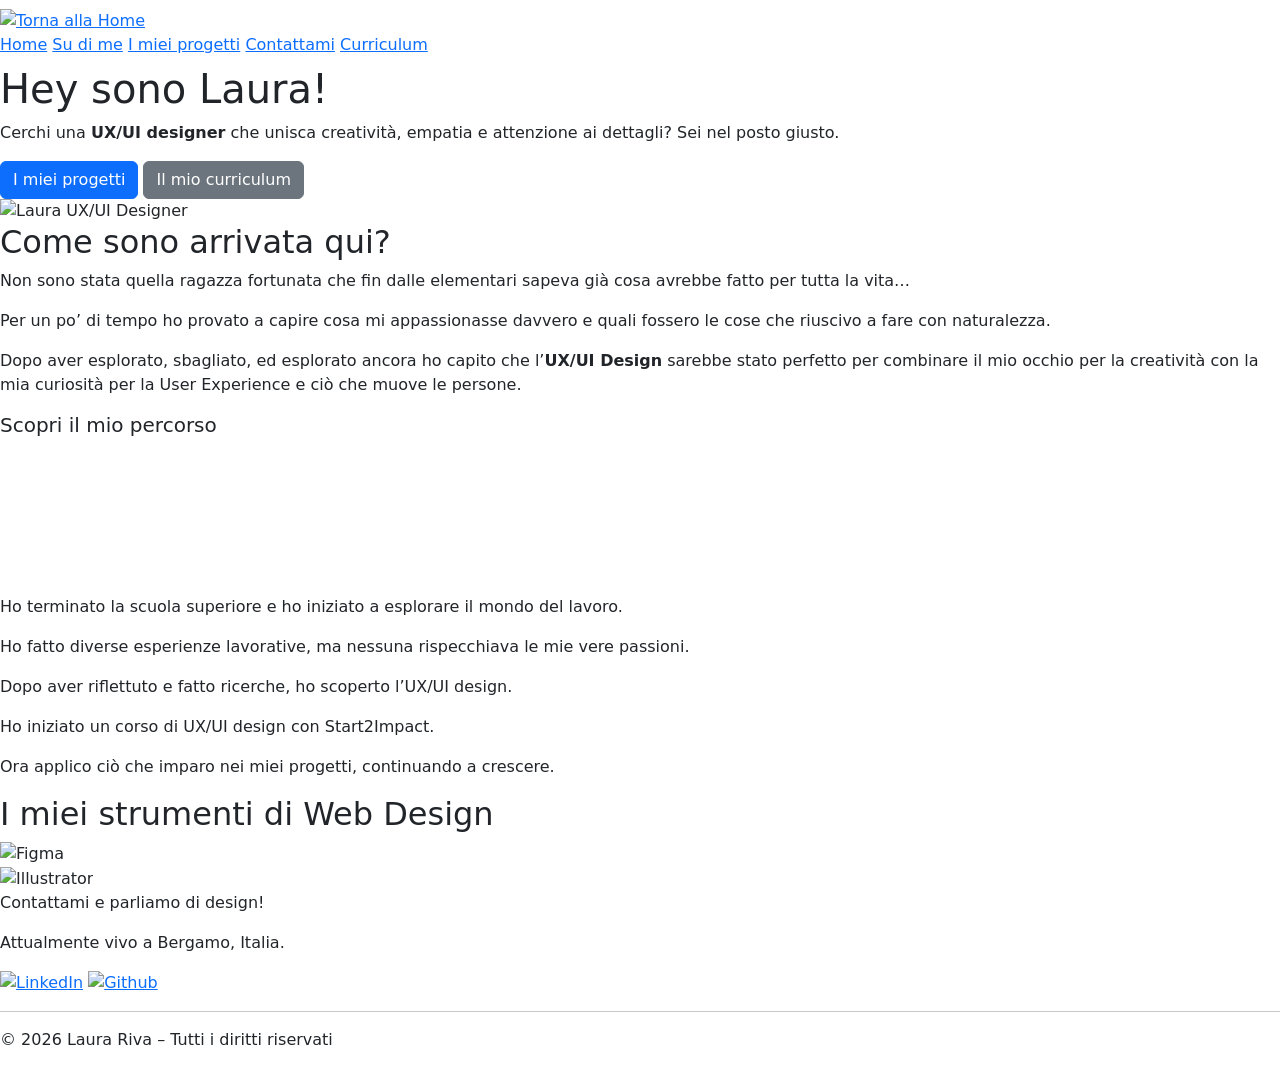
==== index.html @ 5805e60f "Modifica H1" ====
<!DOCTYPE html>
<html lang="it">
<head>
  <meta charset="UTF-8">
  <meta name="viewport" content="width=device-width, initial-scale=1.0">
  <title>Laura Riva | Portfolio</title>
  <meta name="keywords" content="UX/UI Designer, User Experience, Portfolio, Bergamo, Web Design, Laura Riva, Front-end Development, Design System">
  <meta name="description" content="Portfolio di Laura Riva, UX/UI Designer a Bergamo.">
  <meta property="og:type" content="website">
  <meta property="og:url" content="https://laurariva-design.github.io/">
  <meta property="og:title" content="Laura Riva | UX/UI Designer">
  <meta property="og:description" content="Esplora i miei progetti di UX/UI Design e il mio percorso nel mondo del digital!">
  <meta property="og:image" content="https://raw.githubusercontent.com/laurariva-design/laurariva-design.github.io/main/assets/img/OGimage.png">
  <link rel="icon" type="image/png" href="assets/img/favicon.png">
  <link href="https://cdn.jsdelivr.net/npm/bootstrap@5.3.3/dist/css/bootstrap.min.css" rel="stylesheet" integrity="sha384-QWTKZyjpPEjISv5WaRU9OFeRpok6YctnYmDr5pNlyT2bRjXh0JMhjY6hW+ALEwIH" crossorigin="anonymous">
  <link rel="stylesheet" href="assets/css/style.css">
  <link href="https://fonts.googleapis.com/css2?family=Plus+Jakarta+Sans:wght@400;600;700&display=swap" rel="stylesheet">
</head>

<body>

  <header class="navbar">
    <div class="nav-container">
      <a href="index.html" class="logo-link">
      <img src="assets/img/logo.svg" width="40" height="40" alt="Torna alla Home" class="logo"></a>
      <nav class="nav-links">
        <a href="index.html" class="active">Home</a>
        <a href="sudime.html">Su di me</a>
        <a href="imieiprogetti.html">I miei progetti</a>
        <a href="contattami.html">Contattami</a>
        <a href="curriculum.html">Curriculum</a>
      </nav>
      <div class="hamburger" id="hamburger">
        <span></span>
        <span></span>
        <span></span>
      </div>
    </div>
  </header>


  <main>
    <section class="hero">
      <div class="hero-container">
        <div class="hero-content">
          <h1>Hey sono Laura!</h1>
          <p>Cerchi una <strong>UX/UI designer</strong> che unisca creatività, empatia e attenzione ai dettagli? Sei nel posto giusto.</p>
          <div class="hero-btns">
            <a href="imieiprogetti.html" class="btn btn-primary">I miei progetti</a>
            <a href="curriculum.html" class="btn btn-secondary">Il mio curriculum</a>
          </div>
        </div>
        <div class="hero-image">
          <img src="assets/img/lauracolori.svg" width="700" height="900" alt="Laura UX/UI Designer">
        </div>
      </div>
    </section>


    <section class="story">
      <div class="story-container">
        <h2 class="story-title">Come sono arrivata qui?</h2>
        <div class="story-grid">
          <div class="story-text">
            <p>Non sono stata quella ragazza fortunata che fin dalle elementari sapeva già cosa avrebbe fatto per tutta la vita…</p>
            <p>Per un po’ di tempo ho provato a capire cosa mi appassionasse davvero e quali fossero le cose che riuscivo a fare con naturalezza.</p>
            <p>Dopo aver esplorato, sbagliato, ed esplorato ancora ho capito che l’<strong>UX/UI Design</strong> sarebbe stato perfetto per combinare il mio occhio per la creatività con la mia curiosità per la User Experience e ciò che muove le persone.</p>
          </div>

          <div class="story-path">
            <h5>Scopri il mio percorso</h5>
            <div class="timeline-container">
              <svg class="timeline-svg" id="timelineSvg"></svg>
              
              <div class="dot active-dot" style="--y: 0px">
                <div class="timeline-popup"><p>Ho terminato la scuola superiore e ho iniziato a esplorare il mondo del lavoro.</p></div>
              </div>
              <div class="dot active-dot" style="--y: 25px">
                <div class="timeline-popup"><p>Ho fatto diverse esperienze lavorative, ma nessuna rispecchiava le mie vere passioni.</p></div>
              </div>
              <div class="dot active-dot" style="--y: -10px">
                <div class="timeline-popup"><p>Dopo aver riflettuto e fatto ricerche, ho scoperto l’UX/UI design.</p></div>
              </div>
              <div class="dot active-dot" style="--y: -40px">
                <div class="timeline-popup"><p>Ho iniziato un corso di UX/UI design con Start2Impact.</p></div>
              </div>
              <div class="dot active-dot last-dot" style="--y: -70px">
                <div class="timeline-popup"><p>Ora applico ciò che imparo nei miei progetti, continuando a crescere.</p></div>
              </div>
            </div>
          </div> </div> </div> </section>


    <section class="tools-section">
      <div class="tools-container">
        <h2>I miei strumenti di Web Design</h2>
        <div class="tools-row">
          <div class="tool-icon"><img src="assets/img/figma.svg" alt="Figma"></div>
          <div class="tool-icon"><img src="assets/img/illustrator.svg" alt="Illustrator"></div>
        </div>
      </div>
    </section>
  </main>


  <footer class="main-footer">
    <div class="footer-container">
      <div class="footer-top">
        <div class="footer-content">
          <p class="footer-title">Contattami e parliamo di design!</p>
          <p class="footer-subtitle">Attualmente vivo a Bergamo, Italia.</p>
        </div>
        <div class="footer-socials">
          <a href="https://www.linkedin.com/in/laura-riva-ux-ui/" target="_blank" class="social-icon"><img src="assets/img/linkedin.svg" alt="LinkedIn"></a>
          <a href="https://github.com/laurariva-design" target="_blank" class="social-icon"><img src="assets/img/githubfooter.svg" alt="Github"></a>
        </div>
      </div>
      <div class="footer-bottom">
        <hr class="footer-line">
        <p class="copyright">© 2026 Laura Riva – Tutti i diritti riservati</p>
      </div>
    </div>
  </footer>

  
  <script src="assets/javascript/script.js"></script>
  <script src="https://cdn.jsdelivr.net/npm/bootstrap@5.3.3/dist/js/bootstrap.bundle.min.js" integrity="sha384-YvpcrYf0tY3lHB60NNkmXc5s9fDVZLESaAA55NDzOxhy9GkcIdslK1eN7N6jIeHz" crossorigin="anonymous"></script>

</body>
</html>
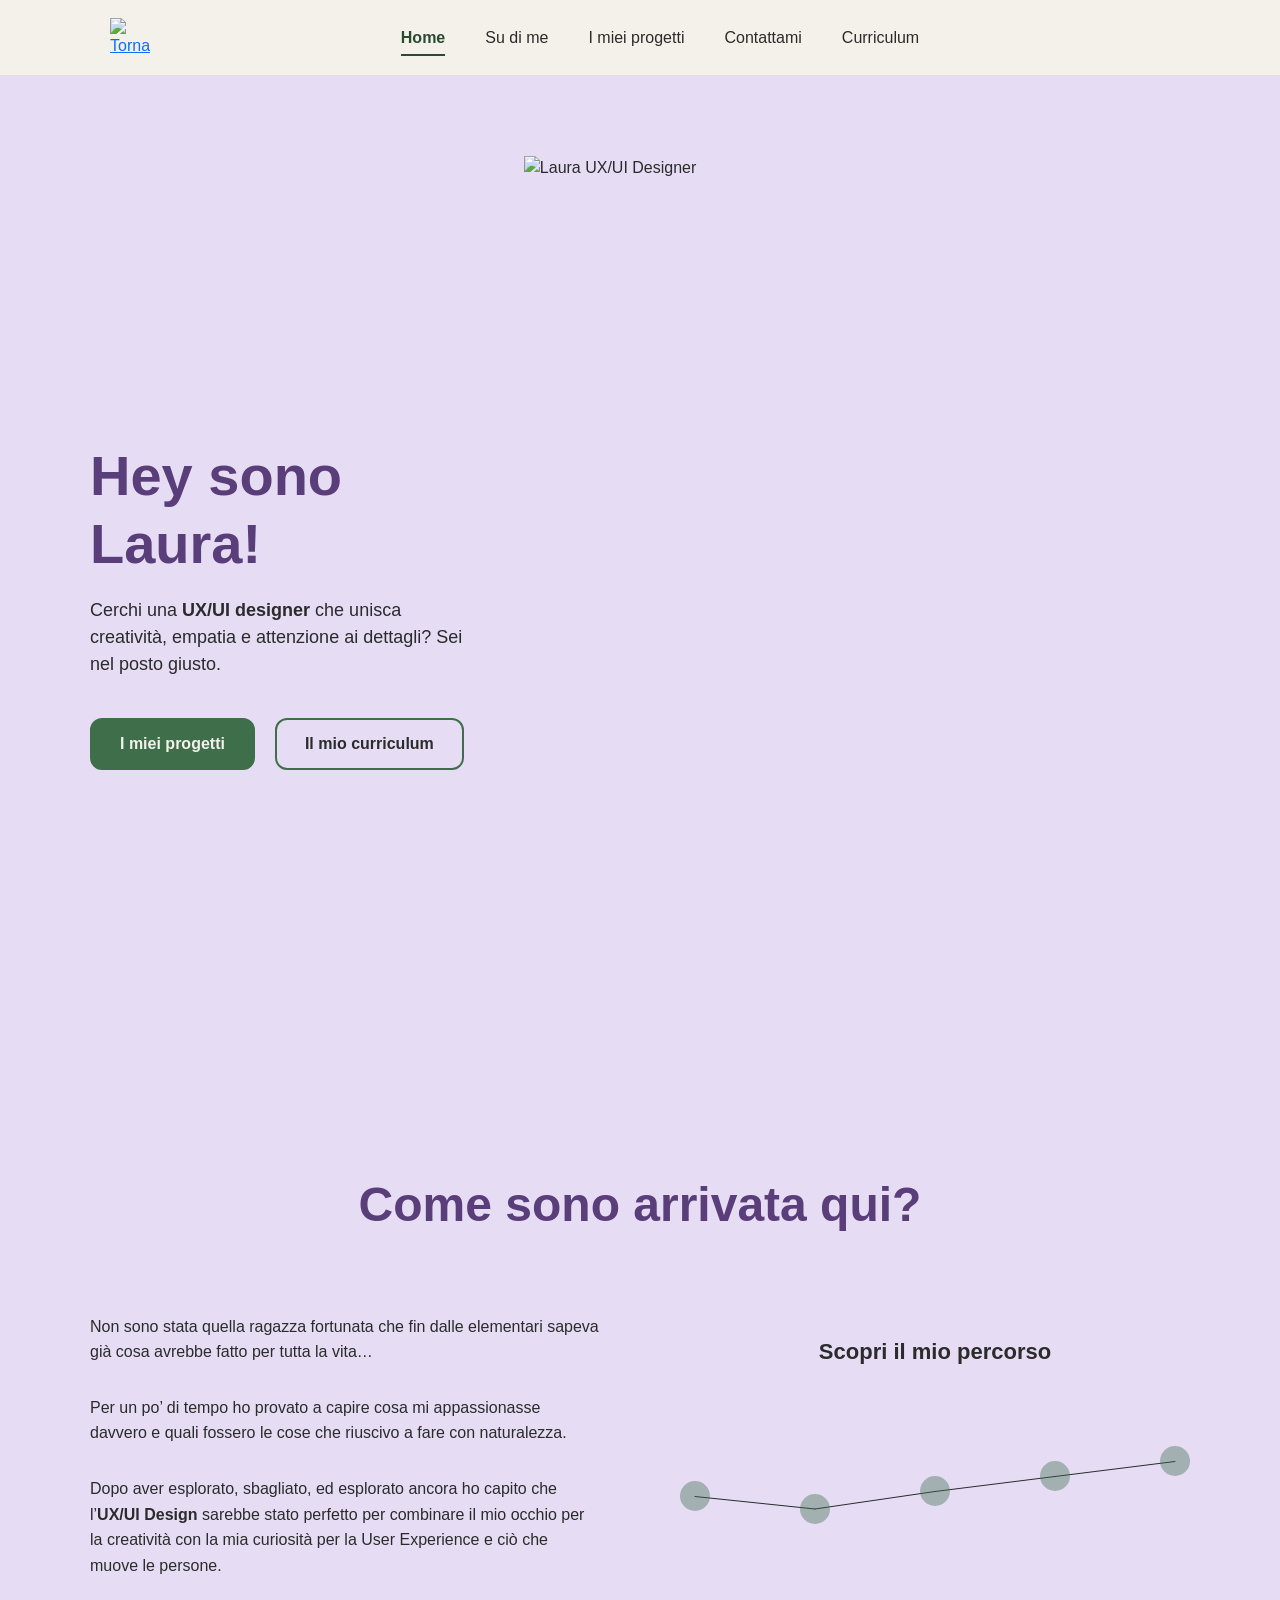
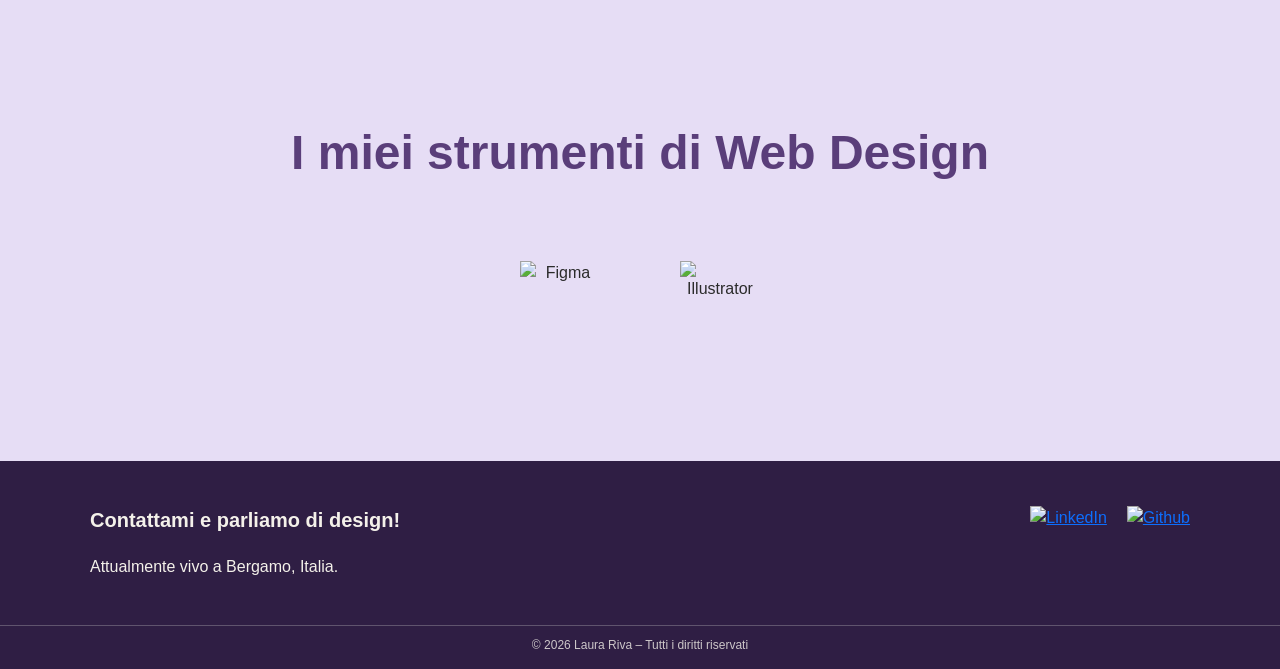
==== commit efb0d6f5: "prova" ====
--- a/index.html
+++ b/index.html
@@ -7,10 +7,12 @@
   <meta name="keywords" content="UX/UI Designer, User Experience, Portfolio, Bergamo, Web Design, Laura Riva, Front-end Development, Design System">
   <meta name="description" content="Portfolio di Laura Riva, UX/UI Designer a Bergamo.">
   <meta property="og:type" content="website">
-  <meta property="og:url" content="https://laurariva-design.github.io/">
-  <meta property="og:title" content="Laura Riva | UX/UI Designer">
-  <meta property="og:description" content="Esplora i miei progetti di UX/UI Design e il mio percorso nel mondo del digital!">
-  <meta property="og:image" content="https://raw.githubusercontent.com/laurariva-design/laurariva-design.github.io/main/assets/img/OGimage.png">
+<meta property="og:url" content="https://laurariva-uxui.github.io/">
+<meta property="og:title" content="Laura Riva | UX/UI Designer Portfolio">
+<meta property="og:description" content="Esplora i miei progetti di UX/UI Design e il mio percorso nel mondo del digital!">
+<meta property="og:image" content="https://raw.githubusercontent.com/laurariva-uxui/laurariva-uxui.github.io/main/assets/img/OGimage.png">
+<meta property="og:image:width" content="1200">
+<meta property="og:image:height" content="630">
   <link rel="icon" type="image/png" href="assets/img/favicon.png">
   <link href="https://cdn.jsdelivr.net/npm/bootstrap@5.3.3/dist/css/bootstrap.min.css" rel="stylesheet" integrity="sha384-QWTKZyjpPEjISv5WaRU9OFeRpok6YctnYmDr5pNlyT2bRjXh0JMhjY6hW+ALEwIH" crossorigin="anonymous">
   <link rel="stylesheet" href="assets/css/style.css">
@@ -84,7 +86,7 @@
               <div class="dot active-dot" style="--y: -40px">
                 <div class="timeline-popup"><p>Ho iniziato un corso di UX/UI design con Start2Impact.</p></div>
               </div>
-              <div class="dot active-dot last-dot" style="--y: -70px">
+              <div class="dot active-dot" style="--y: -70px">
                 <div class="timeline-popup"><p>Ora applico ciò che imparo nei miei progetti, continuando a crescere.</p></div>
               </div>
             </div>
--- a/assets/css/style.css
+++ b/assets/css/style.css
@@ -0,0 +1,1212 @@
+body {
+  margin: 0;
+  font-family: "Plus Jakarta Sans", sans-serif;
+  background: #E6DDF5;
+  color: #2B2B2B;
+  -webkit-font-smoothing: antialiased;
+}
+
+html {
+  overflow-y: scroll;
+  scroll-behavior: smooth;
+}
+
+.navbar {
+  position: sticky;
+  top: 0;
+  height: 76px;
+  display: flex;
+  align-items: center;
+  background: #F4F1EA;
+  backdrop-filter: blur(8px);
+  -webkit-backdrop-filter: blur(8px);
+  border-bottom: 1px solid rgba(90, 62, 122, 0.1);
+  z-index: 1000;
+}
+
+.nav-container {
+  width: 100%;
+  max-width: 1100px;
+  margin: 0 auto;
+  padding: 0 20px;
+  display: grid;
+  grid-template-columns: auto 1fr auto;
+  align-items: center;
+}
+
+.logo {
+  height: 40px;
+  display: block;
+}
+
+.nav-links {
+  display: flex;
+  justify-content: center;
+  gap: 40px;
+}
+.nav-links a {
+  text-decoration: none;
+  color: #2B2B2B;
+  font-size: 16px;
+  font-weight: 400;
+  position: relative;
+  transition: color 0.3s ease;
+}
+.nav-links a::after {
+  content: "";
+  position: absolute;
+  bottom: -6px;
+  left: 0;
+  width: 0;
+  height: 2px;
+  background: #355E3F;
+  transition: width 0.3s ease;
+}
+.nav-links a:hover {
+  color: #355E3F;
+}
+.nav-links a:hover::after {
+  width: 100%;
+}
+.nav-links a.active {
+  color: #2A4B32;
+  font-weight: 700;
+}
+.nav-links a.active::after {
+  width: 100%;
+  background: #2A4B32;
+}
+
+.hamburger {
+  display: none;
+  flex-direction: column;
+  cursor: pointer;
+  z-index: 1100;
+}
+.hamburger span {
+  width: 26px;
+  height: 2px;
+  background: #2B2B2B;
+  margin: 5px 0;
+  transition: all 0.3s ease;
+  display: block;
+}
+.hamburger.active span:nth-child(1) {
+  transform: translateY(12px) rotate(45deg);
+}
+.hamburger.active span:nth-child(2) {
+  opacity: 0;
+  transform: translateX(-10px);
+}
+.hamburger.active span:nth-child(3) {
+  transform: translateY(-12px) rotate(-45deg);
+}
+
+@media (max-width: 900px) {
+  .nav-container {
+    display: flex;
+    justify-content: space-between;
+  }
+  .hamburger {
+    display: flex;
+  }
+  .nav-links {
+    display: none;
+    position: absolute;
+    top: 76px;
+    left: 0;
+    width: 100%;
+    background: #F4F1EA;
+    flex-direction: column;
+    align-items: center;
+    gap: 20px;
+    padding: 30px 0;
+    border-bottom: 1px solid rgba(90, 62, 122, 0.1);
+  }
+  .nav-links.open {
+    display: flex;
+  }
+}
+.hero {
+  padding: 80px 20px 0;
+  display: flex;
+  justify-content: center;
+  overflow: hidden;
+}
+
+.hero-container {
+  width: 100%;
+  max-width: 1100px;
+  display: flex;
+  align-items: center;
+  justify-content: space-between;
+  gap: 60px;
+}
+
+.hero-content {
+  flex: 1.2;
+}
+.hero-content h1 {
+  font-size: 56px;
+  font-weight: 700;
+  color: #5A3E7A;
+  margin: 0;
+}
+.hero-content p {
+  font-size: 18px;
+  font-weight: 500;
+  color: #2B2B2B;
+  margin-top: 20px;
+  line-height: 1.5;
+  max-width: 500px;
+}
+
+.hero-btns {
+  margin-top: 40px;
+  display: flex;
+  gap: 20px;
+  align-items: center;
+}
+@media (max-width: 300px) {
+  .hero-btns {
+    flex-direction: column;
+    align-items: stretch;
+  }
+}
+
+.btn {
+  min-width: 120px;
+  text-align: center;
+  padding: 12px 28px;
+  font-size: 16px;
+  font-weight: 600;
+  text-decoration: none;
+  border-radius: 12px;
+  display: inline-block;
+  white-space: nowrap;
+  transition: all 0.3s ease;
+}
+.btn:hover {
+  transform: translateY(-2px);
+}
+.btn.btn-primary {
+  background-color: #3F6F4A;
+  color: #F4F1EA;
+  border: 2px solid #3F6F4A;
+}
+.btn.btn-primary:hover {
+  background-color: #355E3F;
+  border-color: #355E3F;
+}
+.btn.btn-secondary {
+  background-color: transparent;
+  color: #2B2B2B;
+  border: 2px solid #3F6F4A;
+}
+.btn.btn-secondary:hover {
+  background-color: #355E3F;
+  border-color: #355E3F;
+  color: #F4F1EA;
+}
+
+.hero-image {
+  flex: 1;
+  display: flex;
+  justify-content: center;
+}
+.hero-image img {
+  max-width: 100%;
+  height: auto;
+}
+
+@media (max-width: 900px) {
+  .hero-container {
+    flex-direction: column;
+    text-align: center;
+    gap: 40px;
+  }
+  .hero-image {
+    order: -1;
+    width: 100%;
+  }
+  .hero-image img {
+    max-width: 280px;
+    display: block;
+    margin: 0 auto;
+  }
+  .hero-content h1 {
+    font-size: 38px;
+  }
+  .hero-content p {
+    margin: 20px auto 0;
+    font-size: 18px;
+  }
+  .hero-btns {
+    justify-content: center;
+    flex-wrap: wrap;
+  }
+  .hero-btns .btn {
+    width: auto;
+  }
+}
+.story {
+  padding: 120px 20px 0;
+  display: flex;
+  justify-content: center;
+}
+
+.story-container {
+  width: 100%;
+  max-width: 1100px;
+}
+
+.story-title {
+  font-size: 48px;
+  font-weight: 700;
+  color: #5A3E7A;
+  text-align: center;
+  margin: 0 0 80px 0;
+}
+
+.story-grid {
+  display: flex;
+  justify-content: space-between;
+  align-items: flex-start;
+  gap: 80px;
+  margin-bottom: 40px;
+}
+
+.story-text {
+  flex: 1;
+}
+.story-text p {
+  font-size: 16px;
+  color: #2B2B2B;
+  line-height: 1.6;
+  margin-bottom: 30px;
+}
+.story-text p:last-child {
+  margin-bottom: 0;
+}
+
+.story-path {
+  flex: 1;
+  display: flex;
+  flex-direction: column;
+  align-items: center;
+  text-align: center;
+}
+.story-path h5 {
+  font-size: 22px;
+  font-weight: 600;
+  color: #2B2B2B;
+  margin: 20px 0 40px;
+  line-height: 1.6;
+}
+
+@media (max-width: 900px) {
+  .story {
+    padding-top: 100px;
+  }
+  .story-title {
+    font-size: 32px;
+    margin-bottom: 22px;
+  }
+  .story-grid {
+    flex-direction: column;
+    gap: 40px;
+    margin-bottom: 0;
+  }
+  .story-path h5 {
+    font-size: 20px;
+  }
+}
+.timeline-container {
+  position: relative;
+  display: flex;
+  justify-content: space-between;
+  align-items: center;
+  width: 100%;
+  max-width: 800px;
+  margin: 0 auto;
+  padding: 40px 0 160px;
+  overflow: visible !important;
+}
+.timeline-container.is-active .dot:not(.is-open) .timeline-popup {
+  display: none !important;
+}
+
+.story-path h5 {
+  margin-bottom: 60px;
+  text-align: center;
+  width: 100%;
+}
+
+.timeline-svg {
+  position: absolute;
+  top: 0;
+  left: 0;
+  width: 100%;
+  height: 100%;
+  z-index: 1;
+  pointer-events: none;
+  overflow: visible;
+  display: block !important;
+}
+.timeline-svg line {
+  stroke: #2B2B2B;
+  stroke-width: 1px;
+  stroke-linecap: round;
+}
+
+.dot {
+  width: 30px;
+  height: 30px;
+  border-radius: 50%;
+  cursor: pointer;
+  position: relative;
+  z-index: 10;
+  margin-top: var(--y);
+  flex-shrink: 0;
+  transition: transform 0.3s ease, background-color 0.3s ease;
+}
+.dot.active-dot {
+  background-color: #3F6F4A !important;
+}
+.dot:hover {
+  transform: scale(1.2);
+  background-color: #355E3F;
+}
+.dot:hover .timeline-popup {
+  opacity: 1;
+  visibility: visible;
+  top: 55px;
+}
+.dot.is-open .timeline-popup {
+  opacity: 1;
+  visibility: visible;
+  top: 55px;
+}
+
+.timeline-popup {
+  position: absolute;
+  top: 45px;
+  width: clamp(180px, 25vw, 240px);
+  max-width: 90vw;
+  background: #F4F1EA;
+  padding: 15px;
+  border-radius: 10px;
+  box-shadow: 0 10px 25px rgba(0, 0, 0, 0.12);
+  border: 1px solid rgba(63, 111, 74, 0.15);
+  z-index: 100;
+  opacity: 0;
+  visibility: hidden;
+  pointer-events: none;
+  transition: all 0.3s cubic-bezier(0.4, 0, 0.2, 1);
+}
+.timeline-popup p {
+  margin: 0;
+  font-size: 14px;
+  color: #2B2B2B;
+  line-height: 1.5;
+  text-align: center;
+}
+.timeline-popup::before {
+  content: "";
+  position: absolute;
+  top: -8px;
+  border-left: 8px solid transparent;
+  border-right: 8px solid transparent;
+  border-bottom: 8px solid #F4F1EA;
+  filter: drop-shadow(0 -2px 2px rgba(0, 0, 0, 0.05));
+}
+
+.dot:nth-child(2) .timeline-popup,
+.dot:nth-child(3) .timeline-popup {
+  left: 0;
+  transform: translateX(-10px);
+}
+.dot:nth-child(2) .timeline-popup::before,
+.dot:nth-child(3) .timeline-popup::before {
+  left: 15px;
+}
+
+.dot:nth-child(4) .timeline-popup {
+  left: 50%;
+  transform: translateX(-50%);
+}
+.dot:nth-child(4) .timeline-popup::before {
+  left: 50%;
+  transform: translateX(-50%);
+}
+
+.dot:nth-child(5) .timeline-popup,
+.dot:nth-child(6) .timeline-popup {
+  left: auto;
+  right: 0;
+  transform: translateX(10px);
+}
+.dot:nth-child(5) .timeline-popup::before,
+.dot:nth-child(6) .timeline-popup::before {
+  left: auto;
+  right: 15px;
+}
+
+@media (max-width: 900px) {
+  .story-path {
+    width: 100%;
+    display: flex;
+    flex-direction: column;
+    align-items: center;
+  }
+  .timeline-container {
+    padding: 60px 0px 160px;
+    box-sizing: border-box;
+  }
+  .dot {
+    width: 32px;
+    height: 32px;
+    margin-top: calc(var(--y) * 0.6);
+  }
+  .timeline-popup {
+    width: 200px;
+    padding: 10px;
+  }
+  .timeline-popup p {
+    font-size: 13px;
+  }
+  .timeline-popup.is-open {
+    opacity: 1 !important;
+    visibility: visible !important;
+    top: 50px;
+  }
+  .dot:nth-child(2) .timeline-popup,
+  .dot:nth-child(3) .timeline-popup {
+    left: -5px;
+    transform: translateX(0);
+  }
+  .dot:nth-child(2) .timeline-popup::before,
+  .dot:nth-child(3) .timeline-popup::before {
+    left: 12px;
+  }
+  .dot:nth-child(5) .timeline-popup,
+  .dot:nth-child(6) .timeline-popup {
+    right: -5px;
+    transform: translateX(0);
+  }
+  .dot:nth-child(5) .timeline-popup::before,
+  .dot:nth-child(6) .timeline-popup::before {
+    right: 12px;
+  }
+}
+@media (max-width: 380px) {
+  .timeline-container {
+    padding-inline: 15px;
+  }
+  .timeline-popup {
+    width: 130px;
+  }
+}
+.tools-section {
+  display: flex;
+  justify-content: center;
+  width: 100%;
+  padding: 0;
+}
+.tools-section .tools-container {
+  display: flex;
+  flex-direction: column;
+  align-items: center;
+  width: 100%;
+  max-width: 1100px;
+  padding: 0 20px;
+  text-align: center;
+}
+.tools-section h2 {
+  font-size: 48px;
+  font-weight: 700;
+  line-height: 1.2;
+  color: #5A3E7A;
+  margin: 0 0 80px 0;
+}
+.tools-section .tools-row {
+  display: flex;
+  justify-content: center;
+  align-items: center;
+  gap: 80px;
+  width: 100%;
+  flex-wrap: nowrap;
+}
+.tools-section .tool-icon {
+  display: flex;
+  justify-content: center;
+  align-items: center;
+  width: 80px;
+  height: 80px;
+  flex-shrink: 0;
+}
+.tools-section .tool-icon img {
+  width: 100%;
+  height: 100%;
+  -o-object-fit: contain;
+     object-fit: contain;
+  display: block;
+  transition: transform 0.3s ease;
+}
+@media (max-width: 900px) {
+  .tools-section {
+    padding: 0;
+  }
+  .tools-section h2 {
+    font-size: 32px;
+    margin-bottom: 40px;
+  }
+  .tools-section .tools-row {
+    gap: 30px;
+  }
+  .tools-section .tool-icon {
+    width: 70px;
+    height: 70px;
+  }
+}
+@media (max-width: 480px) {
+  .tools-section .tools-row {
+    flex-wrap: wrap;
+    justify-content: center;
+    gap: 40px;
+  }
+  .tools-section .tool-icon {
+    width: 50px;
+    height: 50px;
+  }
+}
+
+.main-footer {
+  background-color: #2F1E44;
+  margin-top: 120px;
+  min-height: 208px;
+  width: 100%;
+  padding-top: 44px;
+  display: block;
+  justify-content: center;
+  color: #F4F1EA;
+  overflow-x: hidden;
+}
+.main-footer .footer-container {
+  margin: 0 auto;
+  width: 100%;
+  max-width: 1100px;
+  padding: 0px;
+  display: flex;
+  flex-direction: column;
+  box-sizing: border-box;
+}
+.main-footer .footer-top {
+  display: flex;
+  justify-content: space-between;
+  align-items: flex-start;
+  margin-bottom: 30px;
+}
+.main-footer .footer-content .footer-title {
+  font-size: 20px;
+  font-weight: 700;
+  margin: 0 0 20px 0;
+}
+.main-footer .footer-content .footer-subtitle {
+  font-size: 16px;
+  font-weight: 400;
+  margin: 0;
+}
+.main-footer .footer-socials {
+  display: flex;
+  gap: 20px;
+}
+.main-footer .footer-socials .social-icon {
+  display: inline-block;
+  transition: transform 0.3s ease;
+}
+.main-footer .footer-socials .social-icon img {
+  width: 60px;
+  height: 60px;
+  -o-object-fit: contain;
+     object-fit: contain;
+  transition: opacity 0.3s ease;
+}
+.main-footer .footer-socials .social-icon:hover {
+  transform: translateY(-5px);
+}
+.main-footer .footer-socials .social-icon:hover img {
+  opacity: 0.7;
+}
+.main-footer .footer-bottom {
+  margin-top: auto;
+  padding: 0;
+  width: 100%;
+  display: flex;
+  flex-direction: column;
+  align-items: center;
+}
+.main-footer .footer-bottom .footer-line {
+  border: none;
+  border-top: 1px solid #F4F1EA;
+  width: 100vw;
+  left: 50%;
+  right: 50%;
+  margin-left: -50vw;
+  margin-right: -50vw;
+  margin-bottom: 10px;
+}
+.main-footer .footer-bottom .copyright {
+  font-size: 12px;
+  font-weight: 400;
+  opacity: 0.8;
+  text-align: center;
+  width: 100%;
+  margin: 0;
+  padding-bottom: 10px;
+}
+@media (max-width: 900px) {
+  .main-footer {
+    padding-top: 40px;
+  }
+  .main-footer .footer-top {
+    flex-direction: column;
+    gap: 35px;
+  }
+  .main-footer .footer-socials .social-icon img {
+    width: 50px;
+    height: 50px;
+  }
+  .main-footer .footer-container {
+    padding-left: 20px;
+    padding-right: 20px;
+  }
+}
+
+.about-hero {
+  display: flex;
+  justify-content: center;
+  padding: 80px 20px 0;
+  overflow: hidden;
+}
+.about-hero .about-container {
+  display: flex;
+  align-items: center;
+  justify-content: space-between;
+  width: 100%;
+  max-width: 1100px;
+  gap: 60px;
+  margin-bottom: 120px;
+}
+.about-hero .about-content {
+  flex: 1.2;
+}
+.about-hero .about-content h1 {
+  font-size: 56px;
+  font-weight: 700;
+  color: #5A3E7A;
+  margin: 0;
+}
+.about-hero .about-content p {
+  max-width: 500px;
+  margin-top: 20px;
+  font-size: 18px;
+  font-weight: 500;
+  line-height: 1.5;
+  color: #2B2B2B;
+}
+.about-hero .about-image {
+  display: flex;
+  justify-content: flex-end;
+  flex: 1;
+}
+.about-hero .about-image img {
+  width: 440px;
+  max-width: 100%;
+  height: auto;
+  display: block;
+}
+@media (max-width: 900px) {
+  .about-hero .about-container {
+    flex-direction: column;
+    text-align: center;
+    gap: 40px;
+    margin-bottom: 100px;
+  }
+  .about-hero .about-image {
+    order: -1;
+    width: 100%;
+  }
+  .about-hero .about-image img {
+    max-width: 280px;
+    margin: 0 auto 18px;
+    display: block;
+  }
+  .about-hero .about-content h1 {
+    font-size: 38px;
+  }
+  .about-hero .about-content p {
+    max-width: 100%;
+    margin: 20px auto 0;
+    font-size: 18px;
+  }
+}
+
+.portfolio-details {
+  padding: 0 20px;
+}
+.portfolio-details .custom-portfolio-container {
+  max-width: 1100px !important;
+  margin: 0 auto;
+  padding: 0;
+}
+.portfolio-details .section-item {
+  margin-bottom: 100px;
+}
+.portfolio-details .section-item:last-child {
+  margin-bottom: 0;
+}
+.portfolio-details .text-content h3 {
+  font-size: 36px;
+  font-weight: 600;
+  color: #5A3E7A;
+  margin-bottom: 32px;
+}
+.portfolio-details .text-content p {
+  font-size: 16px;
+  line-height: 1.6;
+  color: #2B2B2B;
+}
+.portfolio-details .image-wrapper {
+  width: 100px;
+  height: 100px;
+}
+.portfolio-details .image-wrapper img {
+  width: 100%;
+  height: 100%;
+  -o-object-fit: contain;
+     object-fit: contain;
+}
+@media (max-width: 900px) {
+  .portfolio-details {
+    padding: 0 20px;
+  }
+  .portfolio-details .custom-portfolio-container {
+    padding: 0 20px;
+  }
+  .portfolio-details .section-item {
+    flex-direction: column !important;
+    margin-bottom: 80px;
+    text-align: left;
+  }
+  .portfolio-details .section-item.flex-row-reverse {
+    flex-direction: column !important;
+  }
+  .portfolio-details .text-content {
+    order: 2;
+    padding: 0 !important;
+  }
+  .portfolio-details .text-content.text-end {
+    text-align: left !important;
+  }
+  .portfolio-details .text-content h3 {
+    font-size: 26px;
+    margin-top: 28px;
+    margin-bottom: 20px;
+  }
+  .portfolio-details .col-md-3 {
+    display: flex;
+    justify-content: center !important;
+    width: 100%;
+    order: 1;
+  }
+  .portfolio-details .image-wrapper {
+    margin: 0 auto;
+  }
+}
+
+.projects-section {
+  padding-bottom: 0;
+}
+.projects-section .card-link {
+  display: block;
+  text-decoration: none !important;
+  color: inherit !important;
+}
+.projects-section .card-link:hover {
+  text-decoration: none !important;
+  color: inherit !important;
+}
+.projects-section .page-title {
+  margin: 120px 0 80px;
+  font-size: 56px;
+  font-weight: 700;
+  text-align: center;
+  color: #5A3E7A;
+}
+@media (max-width: 768px) {
+  .projects-section .page-title {
+    font-size: 38px;
+    margin: 80px 0;
+  }
+}
+.projects-section .projects-grid {
+  display: flex;
+  flex-wrap: wrap;
+  justify-content: center;
+  -moz-column-gap: 120px;
+       column-gap: 120px;
+  row-gap: 80px;
+  margin: 0 auto;
+  padding: 0;
+}
+.projects-section .project-col {
+  flex: 0 0 auto;
+  width: auto;
+  padding: 0;
+}
+.projects-section .project-card {
+  display: flex;
+  flex-direction: column;
+  width: 364px;
+  height: 364px;
+  background: #F4F1EA;
+  border-radius: 15px;
+  overflow: hidden;
+  box-shadow: 0 4px 10px rgba(0, 0, 0, 0.03);
+  transition: all 0.3s ease-in-out;
+  cursor: pointer;
+}
+.projects-section .project-card .card-image {
+  width: 364px;
+  height: 208px;
+  overflow: hidden;
+}
+.projects-section .project-card .card-image img {
+  width: 100%;
+  height: 100%;
+  -o-object-fit: cover;
+     object-fit: cover;
+  transition: transform 0.4s ease-in-out;
+}
+.projects-section .project-card .card-body {
+  padding: 20px;
+}
+.projects-section .project-card .card-body h5 {
+  font-size: 22px;
+  font-weight: 600;
+  color: #5A3E7A;
+  margin-bottom: 8px;
+  transition: color 0.3s ease;
+}
+.projects-section .project-card .card-body p {
+  font-size: 16px;
+  line-height: 1.5;
+  color: #2B2B2B;
+  margin: 0;
+}
+.projects-section .project-card:hover {
+  transform: translateY(-8px);
+  box-shadow: 0 12px 30px rgba(0, 0, 0, 0.1);
+  border: 1px solid #355E3F;
+}
+.projects-section .project-card:hover .card-image img {
+  transform: scale(1.06);
+}
+.projects-section .project-card:hover .card-body h5 {
+  color: #355E3F;
+}
+.projects-section .project-link-container {
+  text-align: center;
+}
+.projects-section .project-link-container .figma-project-link {
+  display: inline-block;
+  font-size: 20px;
+  font-weight: 600;
+  color: #3F6F4A;
+  text-decoration: none;
+  border-bottom: 2px solid transparent;
+  transition: all 0.3s ease;
+}
+.projects-section .project-link-container .figma-project-link:hover {
+  color: #355E3F;
+  border-bottom-color: #355E3F;
+  transform: scale(1.01);
+}
+.projects-section .project-link-container .figma-project-link i {
+  vertical-align: middle;
+  margin-left: 8px;
+}
+.projects-section .projects-footer-text {
+  max-width: 800px;
+  margin: 0 auto;
+  font-size: 16px;
+  line-height: 1.6;
+  color: #2B2B2B;
+  text-align: center;
+}
+
+.contact-section {
+  display: flex;
+  flex-direction: column;
+  align-items: center;
+  padding-bottom: 0;
+}
+.contact-section .page-title {
+  margin: 120px 0 80px;
+  font-size: 56px;
+  font-weight: 700;
+  text-align: center;
+  color: #5A3E7A;
+}
+@media (max-width: 768px) {
+  .contact-section .page-title {
+    margin: 80px 0;
+    font-size: 38px;
+  }
+}
+.contact-section .contact-box {
+  display: flex;
+  flex-direction: column;
+  width: 735px;
+  height: 616px;
+  padding: 20px 40px;
+  border: 5px solid #5A3E7A;
+  border-radius: 15px;
+  box-sizing: border-box;
+}
+.contact-section .contact-box .contact-subtitle {
+  margin-bottom: 40px;
+  font-size: 22px;
+  font-weight: 500;
+  line-height: 1.4;
+  color: #2B2B2B;
+}
+@media (max-width: 768px) {
+  .contact-section .contact-box .contact-subtitle {
+    margin-bottom: 30px;
+    font-size: 18px;
+  }
+}
+@media (max-width: 768px) {
+  .contact-section .contact-box {
+    width: 90%;
+    height: auto;
+    margin: 0 auto;
+    padding: 20px;
+  }
+}
+.contact-section .contact-form {
+  width: 100%;
+}
+.contact-section .contact-form .form-group {
+  display: flex;
+  flex-direction: column;
+  margin-bottom: 20px;
+}
+.contact-section .contact-form .form-group label {
+  margin-bottom: 12px;
+  font-size: 16px;
+  font-weight: 500;
+  color: #2B2B2B;
+}
+.contact-section .contact-form .form-group input, .contact-section .contact-form .form-group textarea {
+  width: 655px;
+  height: 48px;
+  padding: 0 15px;
+  font-size: 16px;
+  background-color: #F4F1EA;
+  border: 1px solid #bbbbbb;
+  border-radius: 10px;
+  box-sizing: border-box;
+  transition: all 0.3s ease;
+  -webkit-tap-highlight-color: transparent;
+}
+@media (hover: hover) and (pointer: fine) {
+  .contact-section .contact-form .form-group input:hover, .contact-section .contact-form .form-group textarea:hover {
+    background-color: rgba(63, 111, 74, 0.06);
+    border-color: #3F6F4A;
+  }
+}
+.contact-section .contact-form .form-group input:focus, .contact-section .contact-form .form-group input:active, .contact-section .contact-form .form-group textarea:focus, .contact-section .contact-form .form-group textarea:active {
+  outline: none;
+  background-color: #F4F1EA;
+  border-color: #2A4B32;
+  box-shadow: 0 0 0 3px rgba(42, 75, 50, 0.1);
+}
+@media (max-width: 768px) {
+  .contact-section .contact-form .form-group input, .contact-section .contact-form .form-group textarea {
+    width: 100%;
+  }
+}
+.contact-section .contact-form .form-group textarea {
+  height: 100px;
+  padding-top: 12px;
+  resize: none;
+}
+@media (max-width: 768px) {
+  .contact-section .contact-form .form-group textarea {
+    height: 150px;
+  }
+}
+.contact-section .contact-form .btn {
+  display: inline-block;
+  min-width: 120px;
+  margin-top: 20px;
+  padding: 12px 28px;
+  font-size: 16px;
+  font-weight: 600;
+  text-align: center;
+  text-decoration: none;
+  white-space: nowrap;
+  cursor: pointer;
+  border: none;
+  border-radius: 12px;
+  transition: all 0.3s ease;
+  -webkit-tap-highlight-color: transparent;
+}
+@media (hover: hover) and (pointer: fine) {
+  .contact-section .contact-form .btn:hover {
+    transform: translateY(-2px);
+  }
+}
+.contact-section .contact-form .btn:active {
+  transform: scale(0.98);
+}
+.contact-section .contact-form .btn.btn-primary {
+  color: #F4F1EA;
+  background-color: #3F6F4A;
+  border: 2px solid #3F6F4A;
+}
+@media (hover: hover) and (pointer: fine) {
+  .contact-section .contact-form .btn.btn-primary:hover {
+    background-color: #355E3F;
+    border-color: #355E3F;
+  }
+}
+
+.cv-page {
+  padding-bottom: 0;
+}
+.cv-page .custom-portfolio-container {
+  width: 100%;
+  max-width: 1100px;
+  margin: 0 auto;
+  padding: 0 20px;
+}
+.cv-page .cv-profile-img {
+  display: block;
+  width: 280px;
+  height: 350px;
+  margin: 120px auto 0;
+  -o-object-fit: cover;
+     object-fit: cover;
+  border-radius: 15px;
+}
+@media (max-width: 768px) {
+  .cv-page .cv-profile-img {
+    width: 200px;
+    height: 250px;
+    margin-top: 60px;
+  }
+}
+.cv-page .cv-title {
+  margin-top: 20px;
+  font-size: 56px;
+  font-weight: 700;
+  line-height: 1.2;
+  color: #5A3E7A;
+  text-align: center;
+}
+@media (max-width: 768px) {
+  .cv-page .cv-title {
+    font-size: 38px;
+  }
+}
+.cv-page .cv-cta-container {
+  margin: 40px 0 80px;
+  text-align: center;
+}
+.cv-page .cv-grid-wrapper {
+  position: relative;
+  width: 100%;
+}
+.cv-page .cv-grid-wrapper .row {
+  position: relative;
+  padding-top: 60px;
+}
+@media (max-width: 768px) {
+  .cv-page .cv-grid-wrapper .row {
+    display: flex;
+    flex-direction: column;
+    padding-top: 0;
+  }
+}
+.cv-page .cv-grid-wrapper .cv-divider {
+  padding: 0 !important;
+  border: none !important;
+}
+@media (min-width: 769px) {
+  .cv-page .cv-grid-wrapper .cv-divider {
+    position: absolute;
+    top: 0;
+    bottom: 0;
+    left: 50%;
+    z-index: 1;
+    flex: none !important;
+    width: 3px !important;
+    max-width: 3px !important;
+    background-color: rgba(90, 62, 122, 0.5);
+    transform: translateX(-50%);
+  }
+}
+@media (max-width: 768px) {
+  .cv-page .cv-grid-wrapper .cv-divider {
+    position: relative;
+    left: 0 !important;
+    display: block !important;
+    width: 100% !important;
+    height: 3px !important;
+    margin: 0 0 40px 0 !important;
+    background-color: rgba(90, 62, 122, 0.5) !important;
+    transform: none !important;
+  }
+}
+.cv-page .cv-section {
+  margin-bottom: 60px;
+  text-align: left;
+}
+.cv-page .cv-section h3 {
+  margin-bottom: 20px;
+  font-size: 24px;
+  font-weight: 600;
+  color: #5A3E7A;
+}
+.cv-page .cv-section .cv-content p {
+  margin-bottom: 20px;
+  font-size: 16px;
+  line-height: 1.6;
+  color: #2B2B2B;
+}
+.cv-page .cv-section .cv-content p:last-child {
+  margin-bottom: 0;
+}
+.cv-page .cv-section .cv-list {
+  padding-left: 20px;
+  list-style-type: disc;
+}
+.cv-page .cv-section .cv-list li {
+  margin-bottom: 10px;
+  font-size: 16px;
+  color: #2B2B2B;
+}
+@media (max-width: 768px) {
+  .cv-page .cv-section {
+    margin-bottom: 40px;
+  }
+}
+@media (max-width: 768px) {
+  .cv-page .col-md-6.order-2 .cv-section:last-child {
+    margin-bottom: 0 !important;
+  }
+}/*# sourceMappingURL=style.css.map */
